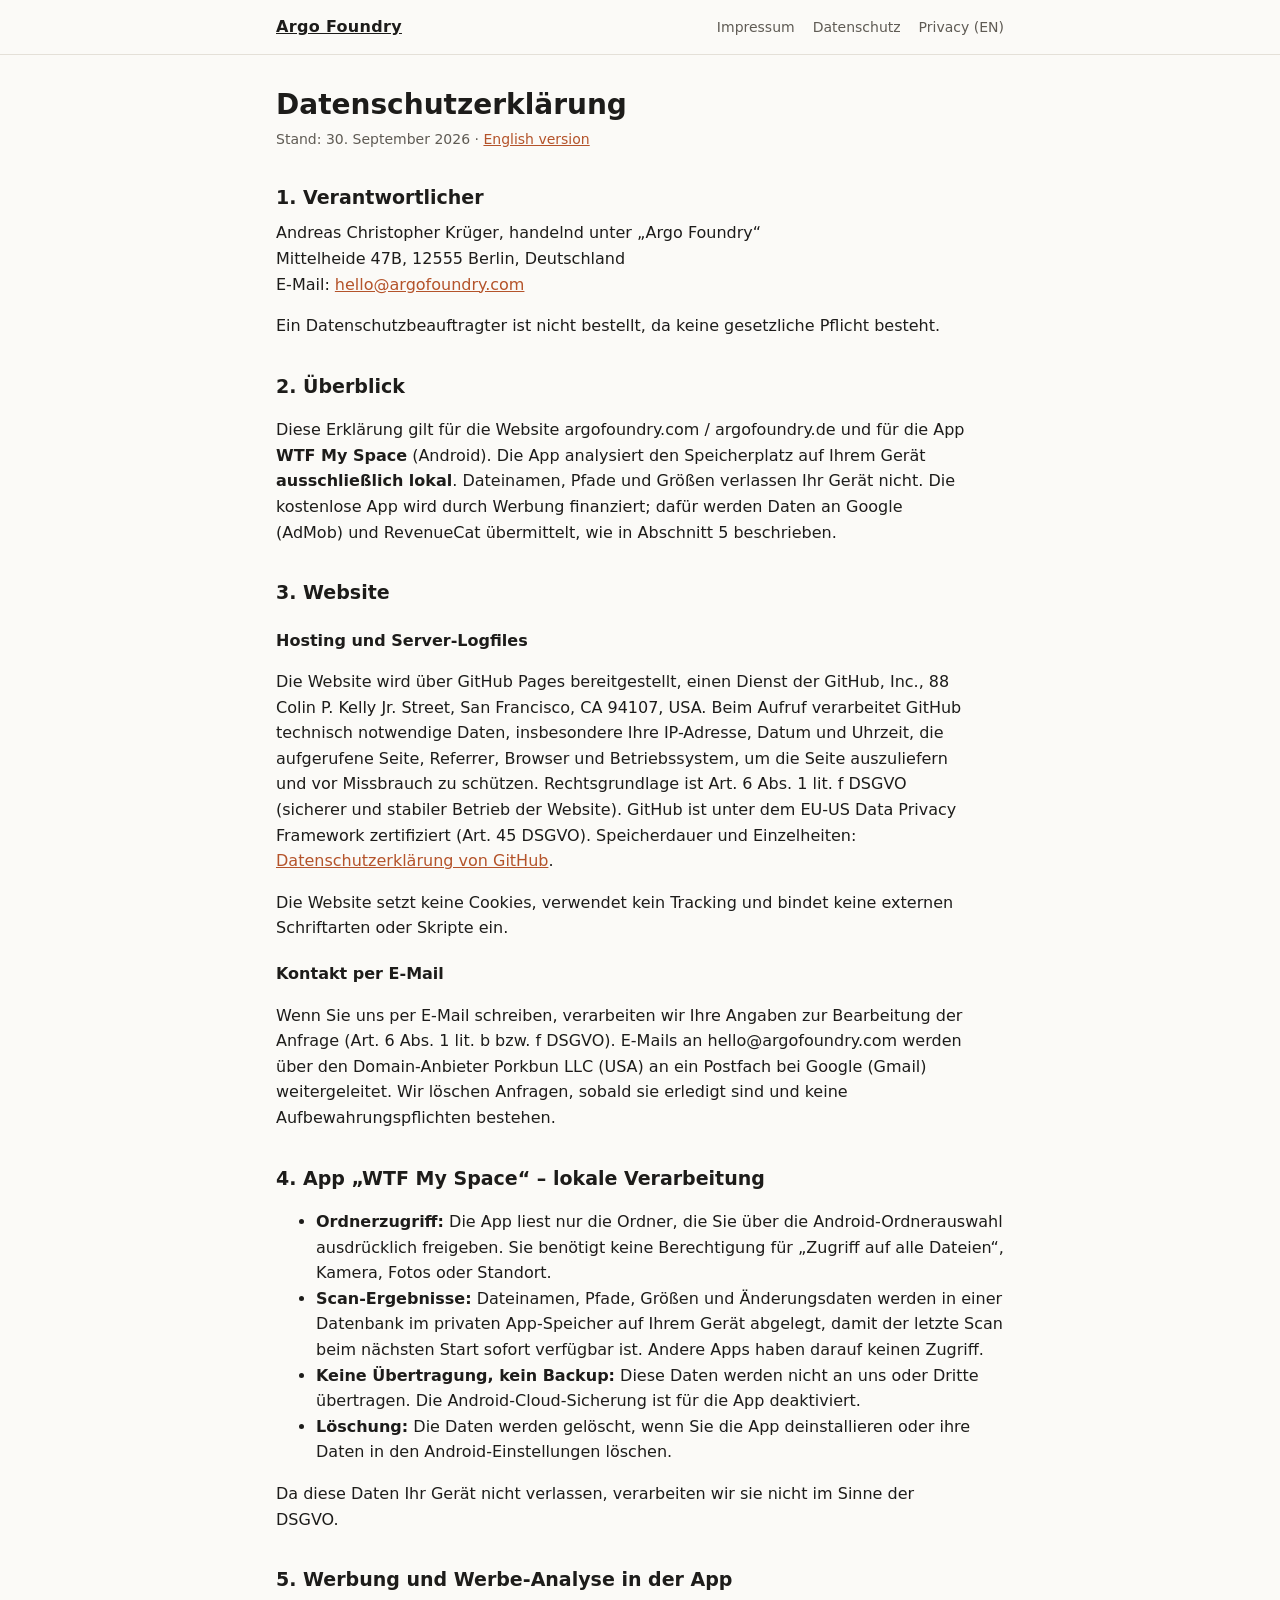
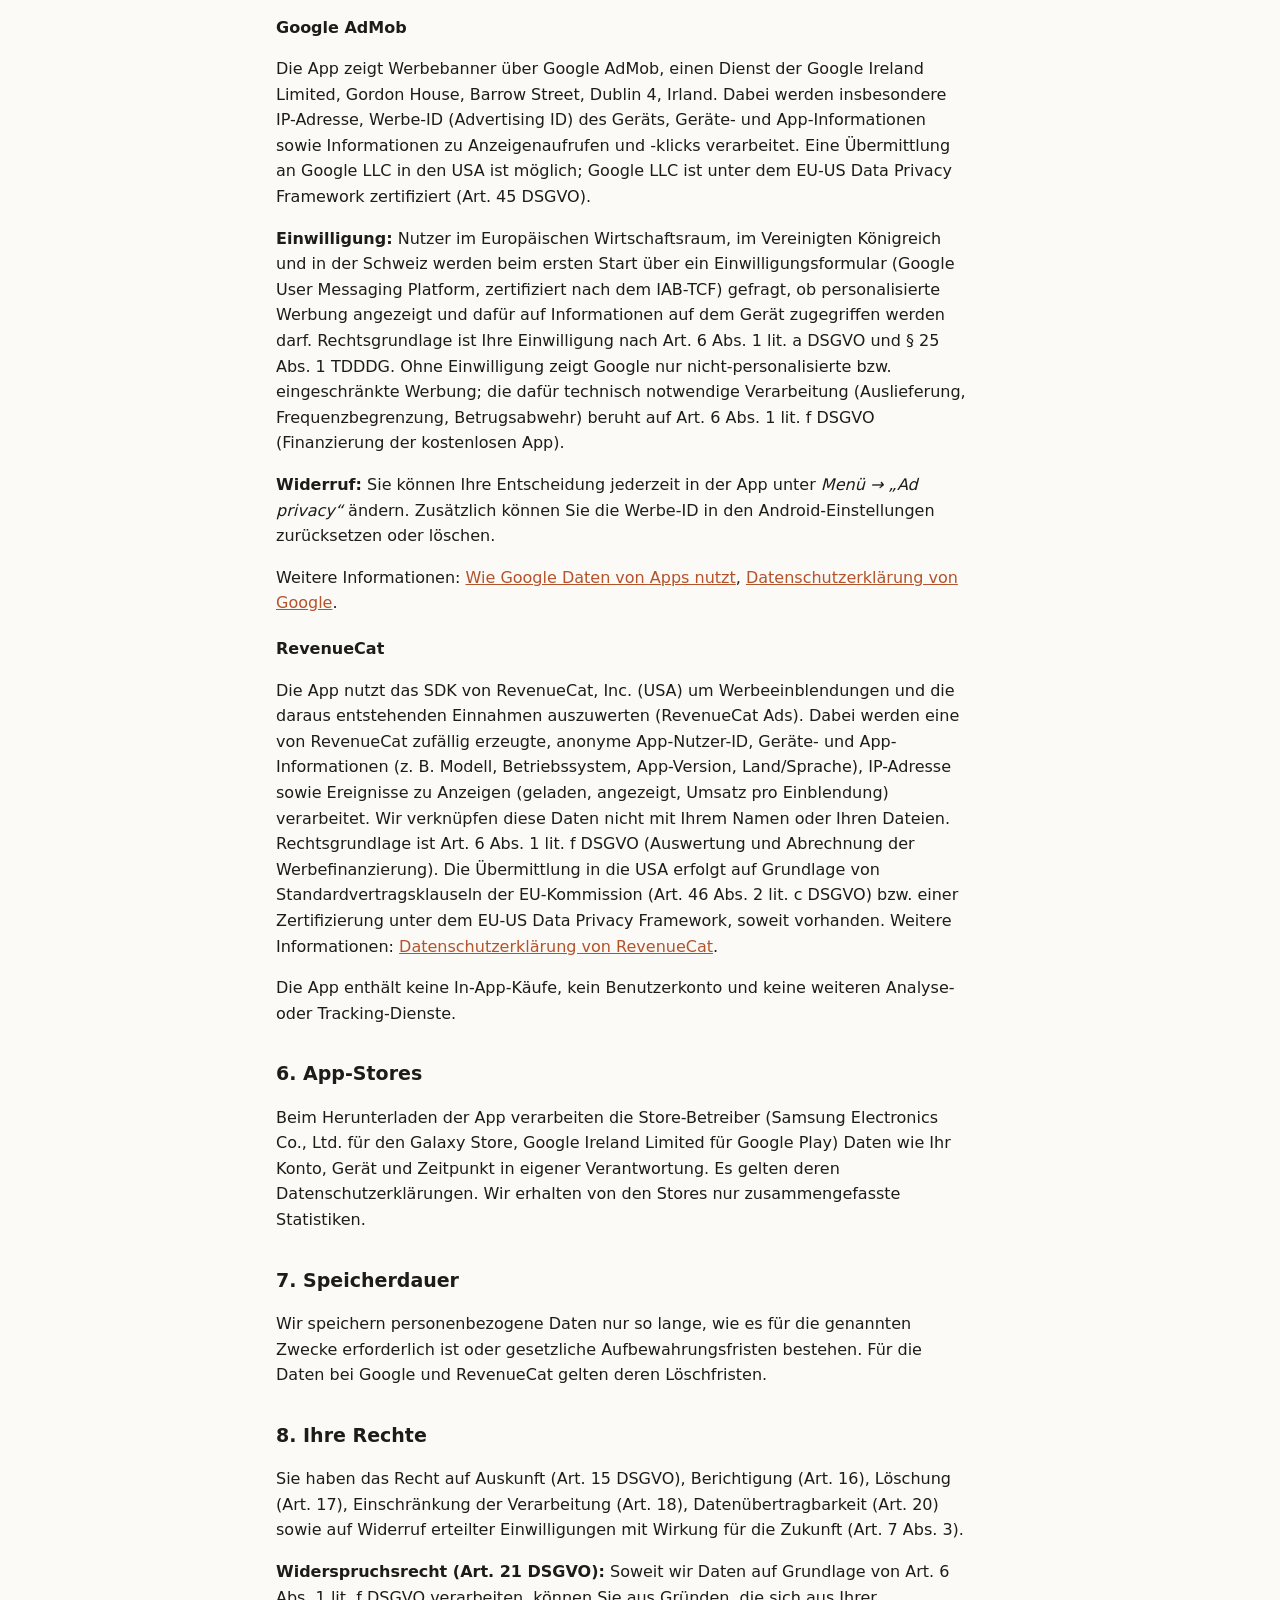
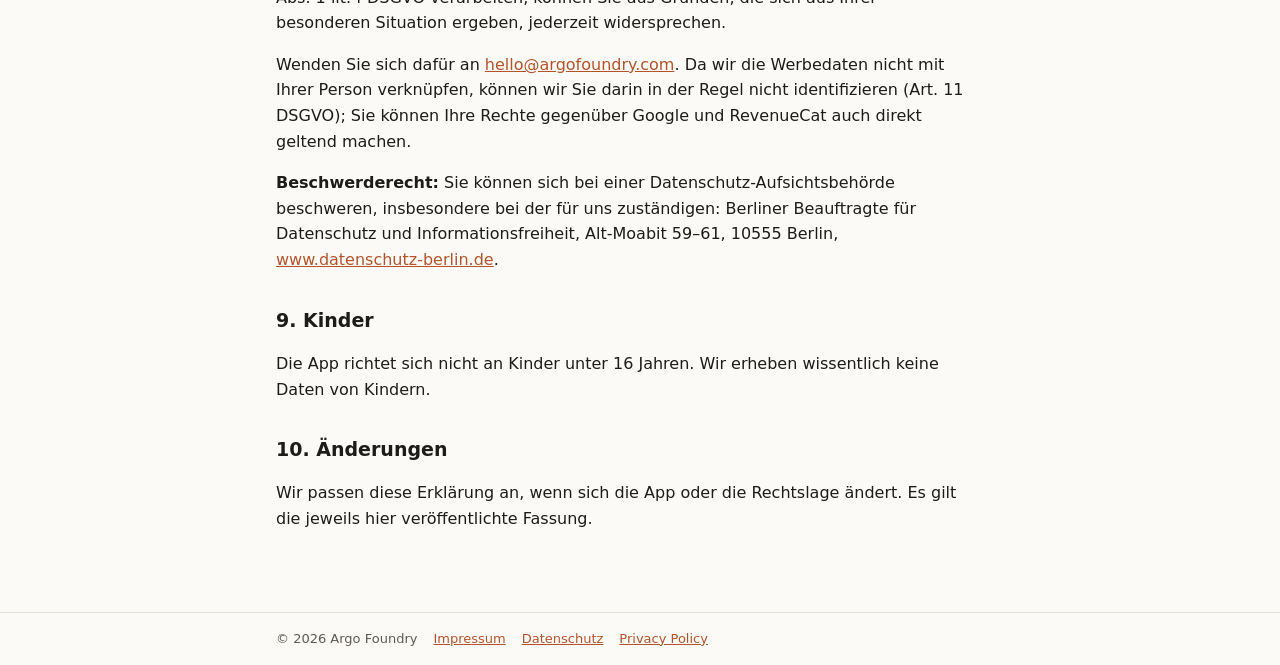
==== datenschutz.html @ 35dfd32a "Argo Foundry site: home, Impressum, Datenschutz, Privacy" ====
<!doctype html>
<html lang="de">
<head>
<meta charset="utf-8">
<meta name="viewport" content="width=device-width, initial-scale=1">
<title>Datenschutzerklärung – Argo Foundry</title>
<link rel="stylesheet" href="style.css">
</head>
<body>
<header class="site"><nav>
  <a class="brand" href="index.html">Argo Foundry</a>
  <a href="impressum.html">Impressum</a>
  <a href="datenschutz.html">Datenschutz</a>
  <a href="privacy.html">Privacy (EN)</a>
</nav></header>
<main>
<h1>Datenschutzerklärung</h1>
<p class="meta">Stand: 30. September 2026 · <a href="privacy.html">English version</a></p>

<h2>1. Verantwortlicher</h2>
<address>
Andreas Christopher Krüger, handelnd unter „Argo Foundry“<br>
Mittelheide 47B, 12555 Berlin, Deutschland<br>
E-Mail: <a href="mailto:hello@argofoundry.com">hello@argofoundry.com</a>
</address>
<p>Ein Datenschutzbeauftragter ist nicht bestellt, da keine gesetzliche Pflicht besteht.</p>

<h2>2. Überblick</h2>
<p>Diese Erklärung gilt für die Website argofoundry.com / argofoundry.de und für die App <strong>WTF My Space</strong> (Android). Die App analysiert den Speicherplatz auf Ihrem Gerät <strong>ausschließlich lokal</strong>. Dateinamen, Pfade und Größen verlassen Ihr Gerät nicht. Die kostenlose App wird durch Werbung finanziert; dafür werden Daten an Google (AdMob) und RevenueCat übermittelt, wie in Abschnitt 5 beschrieben.</p>

<h2>3. Website</h2>
<h3>Hosting und Server-Logfiles</h3>
<p>Die Website wird über GitHub Pages bereitgestellt, einen Dienst der GitHub, Inc., 88 Colin P. Kelly Jr. Street, San Francisco, CA 94107, USA. Beim Aufruf verarbeitet GitHub technisch notwendige Daten, insbesondere Ihre IP-Adresse, Datum und Uhrzeit, die aufgerufene Seite, Referrer, Browser und Betriebssystem, um die Seite auszuliefern und vor Missbrauch zu schützen. Rechtsgrundlage ist Art. 6 Abs. 1 lit. f DSGVO (sicherer und stabiler Betrieb der Website). GitHub ist unter dem EU-US Data Privacy Framework zertifiziert (Art. 45 DSGVO). Speicherdauer und Einzelheiten: <a href="https://docs.github.com/de/site-policy/privacy-policies/github-general-privacy-statement">Datenschutzerklärung von GitHub</a>.</p>
<p>Die Website setzt keine Cookies, verwendet kein Tracking und bindet keine externen Schriftarten oder Skripte ein.</p>
<h3>Kontakt per E-Mail</h3>
<p>Wenn Sie uns per E-Mail schreiben, verarbeiten wir Ihre Angaben zur Bearbeitung der Anfrage (Art. 6 Abs. 1 lit. b bzw. f DSGVO). E-Mails an hello@argofoundry.com werden über den Domain-Anbieter Porkbun LLC (USA) an ein Postfach bei Google (Gmail) weitergeleitet. Wir löschen Anfragen, sobald sie erledigt sind und keine Aufbewahrungspflichten bestehen.</p>

<h2>4. App „WTF My Space“ – lokale Verarbeitung</h2>
<ul>
  <li><strong>Ordnerzugriff:</strong> Die App liest nur die Ordner, die Sie über die Android-Ordnerauswahl ausdrücklich freigeben. Sie benötigt keine Berechtigung für „Zugriff auf alle Dateien“, Kamera, Fotos oder Standort.</li>
  <li><strong>Scan-Ergebnisse:</strong> Dateinamen, Pfade, Größen und Änderungsdaten werden in einer Datenbank im privaten App-Speicher auf Ihrem Gerät abgelegt, damit der letzte Scan beim nächsten Start sofort verfügbar ist. Andere Apps haben darauf keinen Zugriff.</li>
  <li><strong>Keine Übertragung, kein Backup:</strong> Diese Daten werden nicht an uns oder Dritte übertragen. Die Android-Cloud-Sicherung ist für die App deaktiviert.</li>
  <li><strong>Löschung:</strong> Die Daten werden gelöscht, wenn Sie die App deinstallieren oder ihre Daten in den Android-Einstellungen löschen.</li>
</ul>
<p>Da diese Daten Ihr Gerät nicht verlassen, verarbeiten wir sie nicht im Sinne der DSGVO.</p>

<h2>5. Werbung und Werbe-Analyse in der App</h2>
<h3>Google AdMob</h3>
<p>Die App zeigt Werbebanner über Google AdMob, einen Dienst der Google Ireland Limited, Gordon House, Barrow Street, Dublin 4, Irland. Dabei werden insbesondere IP-Adresse, Werbe-ID (Advertising ID) des Geräts, Geräte- und App-Informationen sowie Informationen zu Anzeigenaufrufen und -klicks verarbeitet. Eine Übermittlung an Google LLC in den USA ist möglich; Google LLC ist unter dem EU-US Data Privacy Framework zertifiziert (Art. 45 DSGVO).</p>
<p><strong>Einwilligung:</strong> Nutzer im Europäischen Wirtschaftsraum, im Vereinigten Königreich und in der Schweiz werden beim ersten Start über ein Einwilligungsformular (Google User Messaging Platform, zertifiziert nach dem IAB-TCF) gefragt, ob personalisierte Werbung angezeigt und dafür auf Informationen auf dem Gerät zugegriffen werden darf. Rechtsgrundlage ist Ihre Einwilligung nach Art. 6 Abs. 1 lit. a DSGVO und § 25 Abs. 1 TDDDG. Ohne Einwilligung zeigt Google nur nicht-personalisierte bzw. eingeschränkte Werbung; die dafür technisch notwendige Verarbeitung (Auslieferung, Frequenzbegrenzung, Betrugsabwehr) beruht auf Art. 6 Abs. 1 lit. f DSGVO (Finanzierung der kostenlosen App).</p>
<p><strong>Widerruf:</strong> Sie können Ihre Entscheidung jederzeit in der App unter <em>Menü → „Ad privacy“</em> ändern. Zusätzlich können Sie die Werbe-ID in den Android-Einstellungen zurücksetzen oder löschen.</p>
<p>Weitere Informationen: <a href="https://policies.google.com/technologies/partner-sites">Wie Google Daten von Apps nutzt</a>, <a href="https://policies.google.com/privacy">Datenschutzerklärung von Google</a>.</p>

<h3>RevenueCat</h3>
<p>Die App nutzt das SDK von RevenueCat, Inc. (USA) um Werbeeinblendungen und die daraus entstehenden Einnahmen auszuwerten (RevenueCat Ads). Dabei werden eine von RevenueCat zufällig erzeugte, anonyme App-Nutzer-ID, Geräte- und App-Informationen (z. B. Modell, Betriebssystem, App-Version, Land/Sprache), IP-Adresse sowie Ereignisse zu Anzeigen (geladen, angezeigt, Umsatz pro Einblendung) verarbeitet. Wir verknüpfen diese Daten nicht mit Ihrem Namen oder Ihren Dateien. Rechtsgrundlage ist Art. 6 Abs. 1 lit. f DSGVO (Auswertung und Abrechnung der Werbefinanzierung). Die Übermittlung in die USA erfolgt auf Grundlage von Standardvertragsklauseln der EU-Kommission (Art. 46 Abs. 2 lit. c DSGVO) bzw. einer Zertifizierung unter dem EU-US Data Privacy Framework, soweit vorhanden. Weitere Informationen: <a href="https://www.revenuecat.com/privacy">Datenschutzerklärung von RevenueCat</a>.</p>
<p>Die App enthält keine In-App-Käufe, kein Benutzerkonto und keine weiteren Analyse- oder Tracking-Dienste.</p>

<h2>6. App-Stores</h2>
<p>Beim Herunterladen der App verarbeiten die Store-Betreiber (Samsung Electronics Co., Ltd. für den Galaxy Store, Google Ireland Limited für Google Play) Daten wie Ihr Konto, Gerät und Zeitpunkt in eigener Verantwortung. Es gelten deren Datenschutzerklärungen. Wir erhalten von den Stores nur zusammengefasste Statistiken.</p>

<h2>7. Speicherdauer</h2>
<p>Wir speichern personenbezogene Daten nur so lange, wie es für die genannten Zwecke erforderlich ist oder gesetzliche Aufbewahrungsfristen bestehen. Für die Daten bei Google und RevenueCat gelten deren Löschfristen.</p>

<h2>8. Ihre Rechte</h2>
<p>Sie haben das Recht auf Auskunft (Art. 15 DSGVO), Berichtigung (Art. 16), Löschung (Art. 17), Einschränkung der Verarbeitung (Art. 18), Datenübertragbarkeit (Art. 20) sowie auf Widerruf erteilter Einwilligungen mit Wirkung für die Zukunft (Art. 7 Abs. 3).</p>
<p><strong>Widerspruchsrecht (Art. 21 DSGVO):</strong> Soweit wir Daten auf Grundlage von Art. 6 Abs. 1 lit. f DSGVO verarbeiten, können Sie aus Gründen, die sich aus Ihrer besonderen Situation ergeben, jederzeit widersprechen.</p>
<p>Wenden Sie sich dafür an <a href="mailto:hello@argofoundry.com">hello@argofoundry.com</a>. Da wir die Werbedaten nicht mit Ihrer Person verknüpfen, können wir Sie darin in der Regel nicht identifizieren (Art. 11 DSGVO); Sie können Ihre Rechte gegenüber Google und RevenueCat auch direkt geltend machen.</p>
<p><strong>Beschwerderecht:</strong> Sie können sich bei einer Datenschutz-Aufsichtsbehörde beschweren, insbesondere bei der für uns zuständigen: Berliner Beauftragte für Datenschutz und Informationsfreiheit, Alt-Moabit 59–61, 10555 Berlin, <a href="https://www.datenschutz-berlin.de">www.datenschutz-berlin.de</a>.</p>

<h2>9. Kinder</h2>
<p>Die App richtet sich nicht an Kinder unter 16 Jahren. Wir erheben wissentlich keine Daten von Kindern.</p>

<h2>10. Änderungen</h2>
<p>Wir passen diese Erklärung an, wenn sich die App oder die Rechtslage ändert. Es gilt die jeweils hier veröffentlichte Fassung.</p>
</main>
<footer class="site"><div>
  <span>© 2026 Argo Foundry</span>
  <a href="impressum.html">Impressum</a>
  <a href="datenschutz.html">Datenschutz</a>
  <a href="privacy.html">Privacy Policy</a>
</div></footer>
</body>
</html>
---- style.css ----
:root {
  --bg: #fbfaf7;
  --fg: #1d1c1a;
  --muted: #5f5b54;
  --line: #e4e0d8;
  --accent: #b4532a;
  color-scheme: light dark;
}
@media (prefers-color-scheme: dark) {
  :root {
    --bg: #151412;
    --fg: #ece9e3;
    --muted: #a39e95;
    --line: #2d2b27;
    --accent: #e8875c;
  }
}
* { box-sizing: border-box; }
html { -webkit-text-size-adjust: 100%; }
body {
  margin: 0;
  background: var(--bg);
  color: var(--fg);
  font: 16px/1.6 system-ui, -apple-system, "Segoe UI", Roboto, sans-serif;
}
main { max-width: 760px; margin: 0 auto; padding: 32px 16px 64px; }
header.site { border-bottom: 1px solid var(--line); }
header.site nav {
  max-width: 760px; margin: 0 auto; padding: 14px 16px;
  display: flex; gap: 18px; flex-wrap: wrap; align-items: baseline;
}
header.site .brand { font-weight: 700; letter-spacing: .02em; margin-right: auto; color: var(--fg); }
a { color: var(--accent); }
header.site a:not(.brand) { color: var(--muted); text-decoration: none; font-size: 14px; }
header.site a:hover { text-decoration: underline; }
h1 { font-size: 28px; line-height: 1.25; margin: 0 0 6px; }
h2 { font-size: 19px; margin: 32px 0 8px; }
h3 { font-size: 16px; margin: 20px 0 6px; }
p, li { max-width: 68ch; }
.meta { color: var(--muted); font-size: 14px; margin: 0 0 24px; }
address { font-style: normal; }
table { border-collapse: collapse; width: 100%; font-size: 14px; margin: 8px 0 16px; }
th, td { text-align: left; vertical-align: top; padding: 8px 10px; border-bottom: 1px solid var(--line); }
th { color: var(--muted); font-weight: 600; }
.table-wrap { overflow-x: auto; }
footer.site { border-top: 1px solid var(--line); color: var(--muted); font-size: 13px; }
footer.site div { max-width: 760px; margin: 0 auto; padding: 16px; display: flex; gap: 16px; flex-wrap: wrap; }
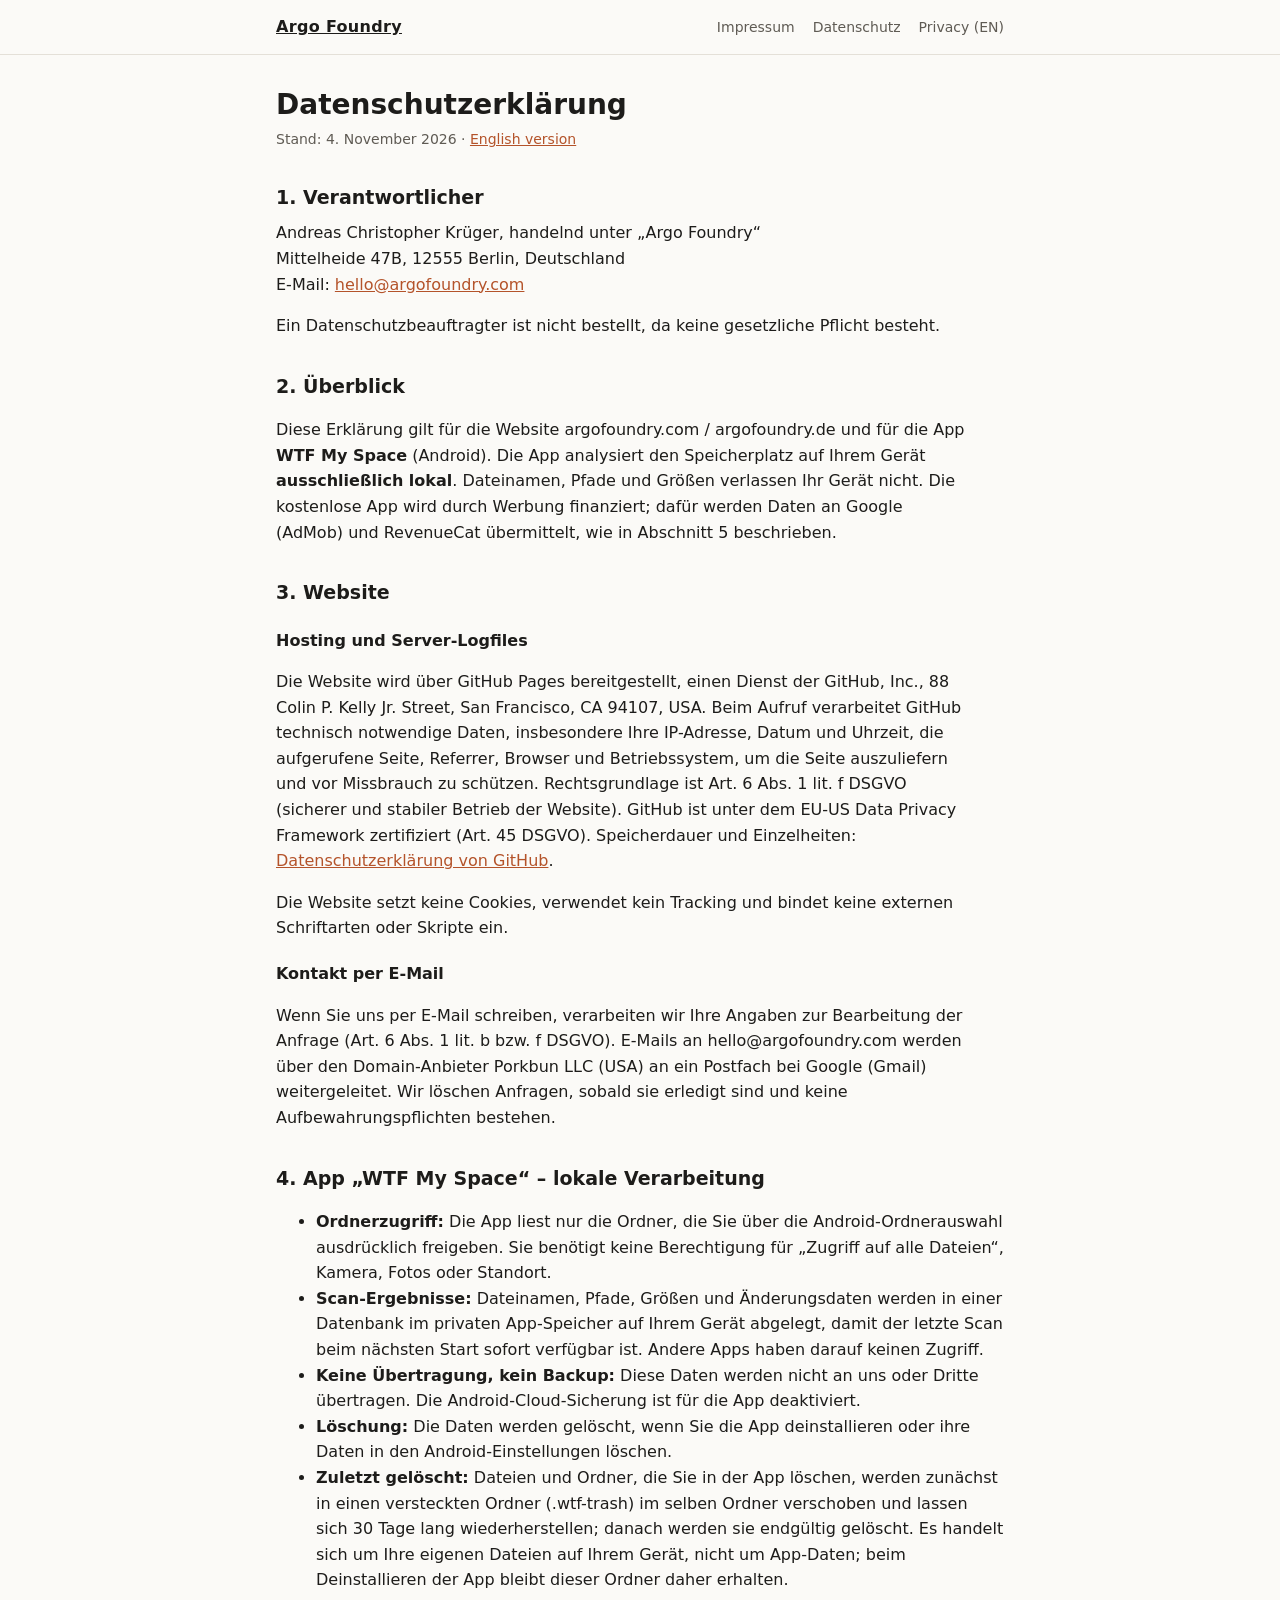
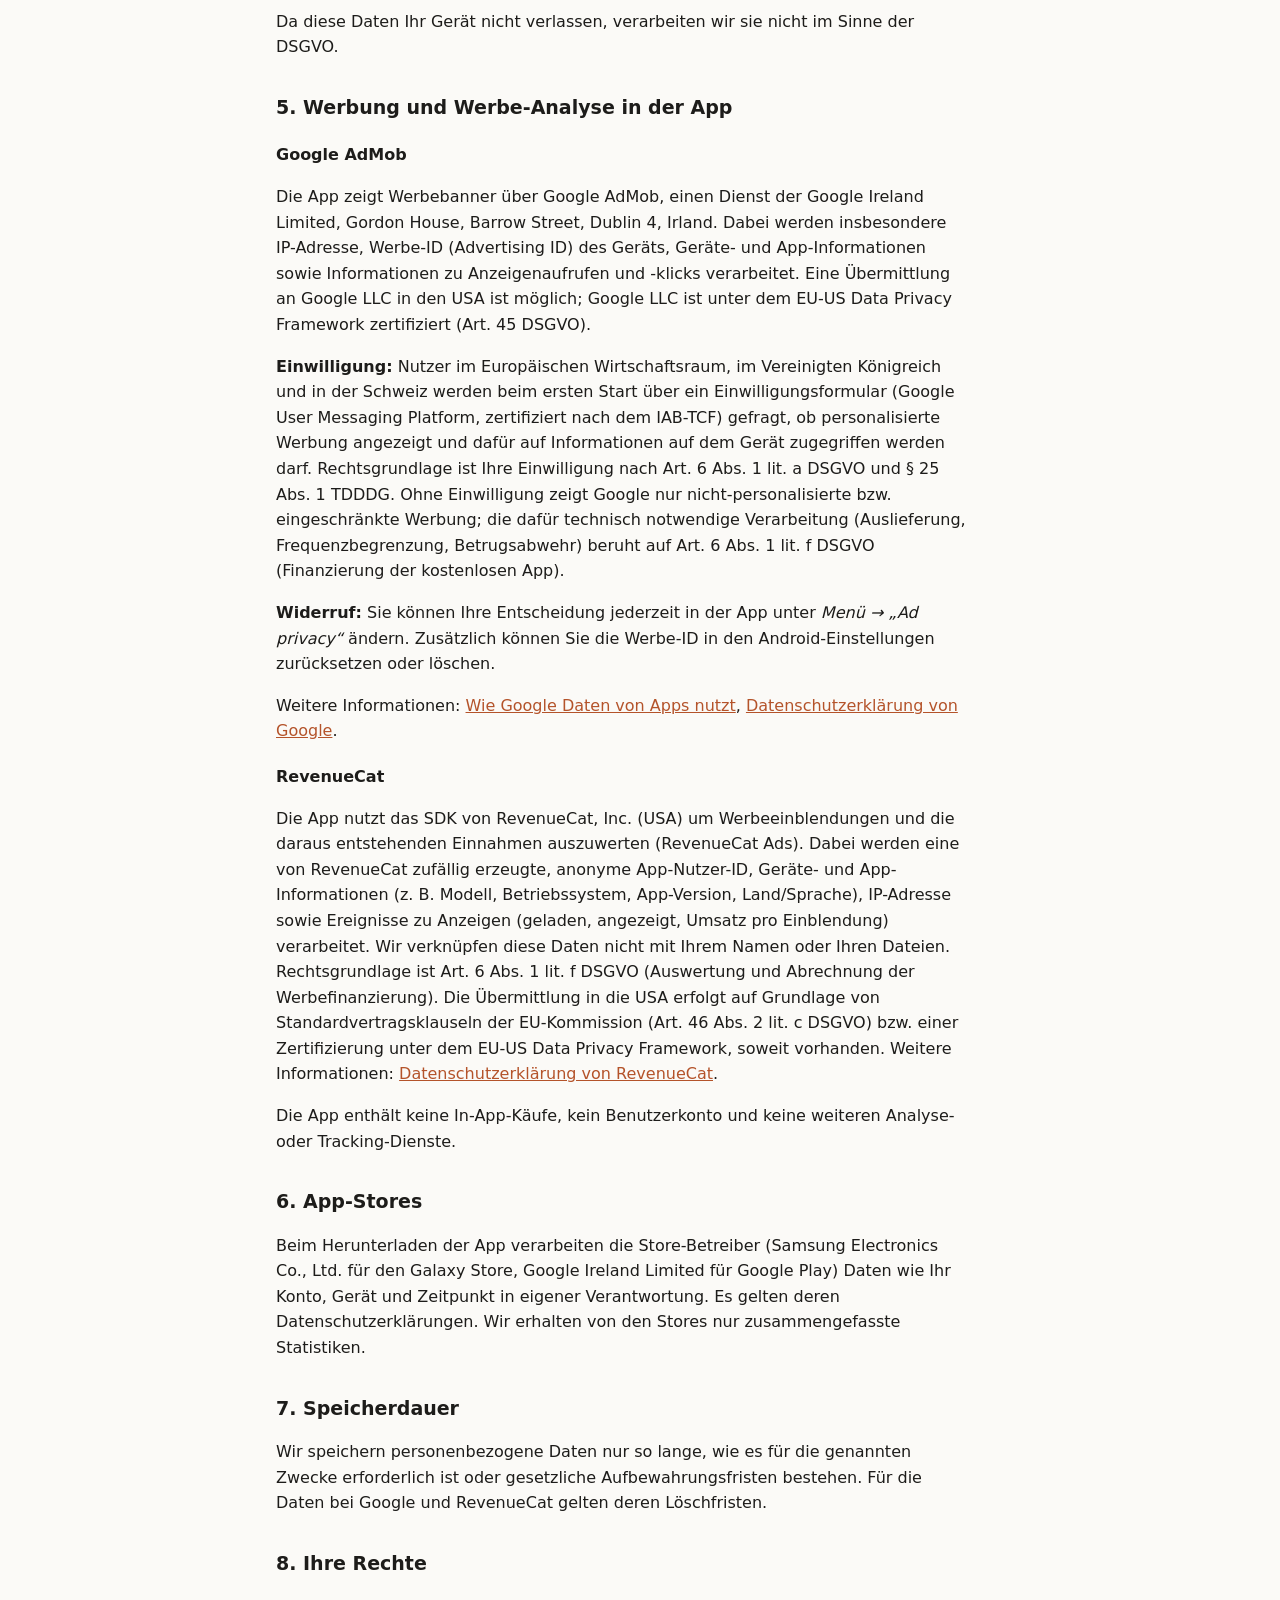
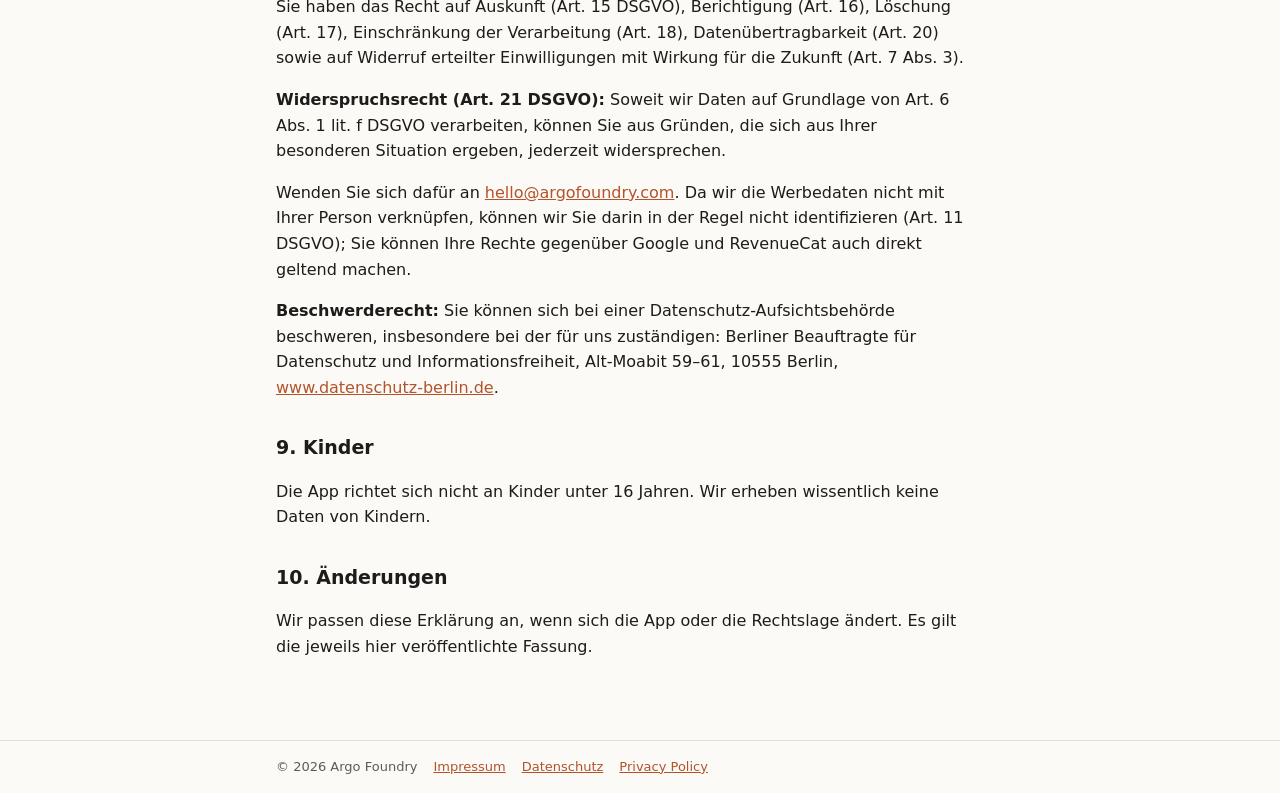
==== commit 5184037b: "Privacy: app trash (Recently deleted, .wtf-trash, 30 days, stays after uninstall) Additive: one new " ====
--- a/datenschutz.html
+++ b/datenschutz.html
@@ -15,7 +15,7 @@
 </nav></header>
 <main>
 <h1>Datenschutzerklärung</h1>
-<p class="meta">Stand: 30. September 2026 · <a href="privacy.html">English version</a></p>
+<p class="meta">Stand: 4. November 2026 · <a href="privacy.html">English version</a></p>
 
 <h2>1. Verantwortlicher</h2>
 <address>
@@ -41,6 +41,7 @@
   <li><strong>Scan-Ergebnisse:</strong> Dateinamen, Pfade, Größen und Änderungsdaten werden in einer Datenbank im privaten App-Speicher auf Ihrem Gerät abgelegt, damit der letzte Scan beim nächsten Start sofort verfügbar ist. Andere Apps haben darauf keinen Zugriff.</li>
   <li><strong>Keine Übertragung, kein Backup:</strong> Diese Daten werden nicht an uns oder Dritte übertragen. Die Android-Cloud-Sicherung ist für die App deaktiviert.</li>
   <li><strong>Löschung:</strong> Die Daten werden gelöscht, wenn Sie die App deinstallieren oder ihre Daten in den Android-Einstellungen löschen.</li>
+  <li><strong>Zuletzt gelöscht:</strong> Dateien und Ordner, die Sie in der App löschen, werden zunächst in einen versteckten Ordner (.wtf-trash) im selben Ordner verschoben und lassen sich 30 Tage lang wiederherstellen; danach werden sie endgültig gelöscht. Es handelt sich um Ihre eigenen Dateien auf Ihrem Gerät, nicht um App-Daten; beim Deinstallieren der App bleibt dieser Ordner daher erhalten.</li>
 </ul>
 <p>Da diese Daten Ihr Gerät nicht verlassen, verarbeiten wir sie nicht im Sinne der DSGVO.</p>
 
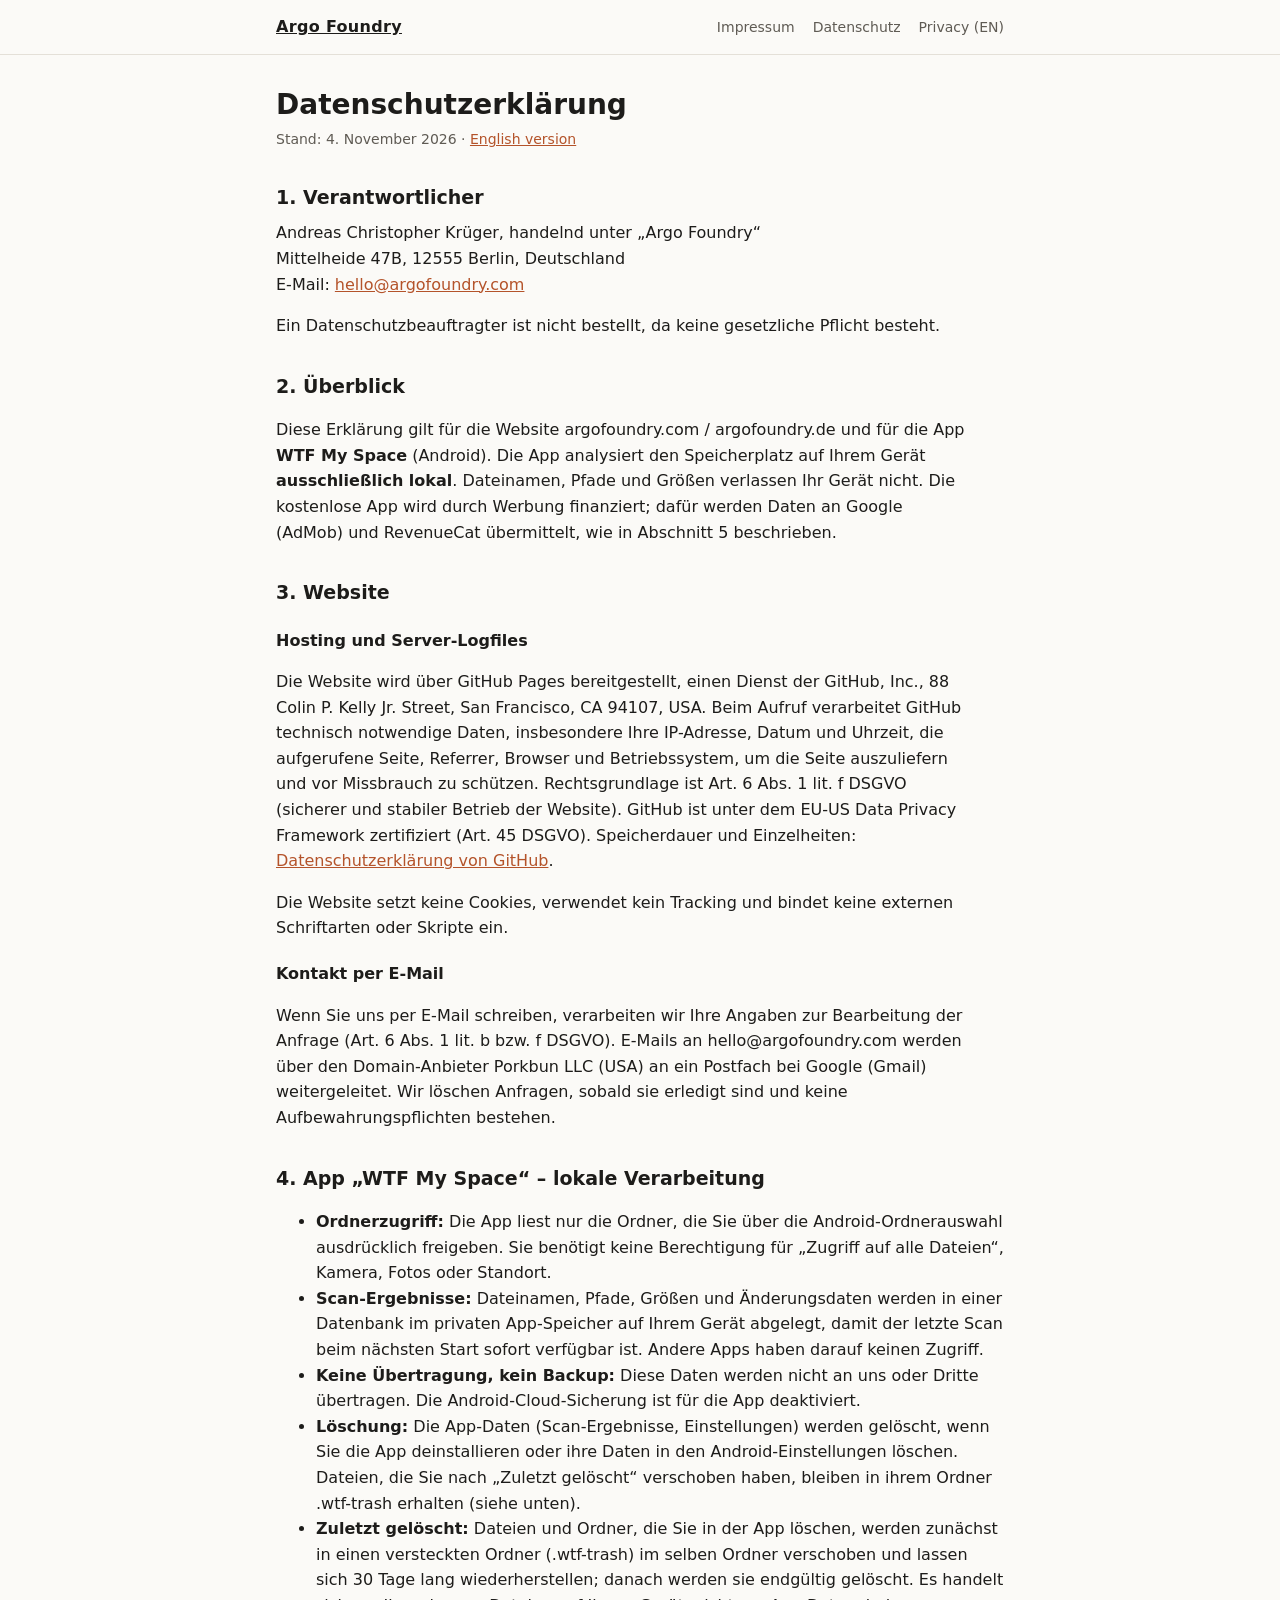
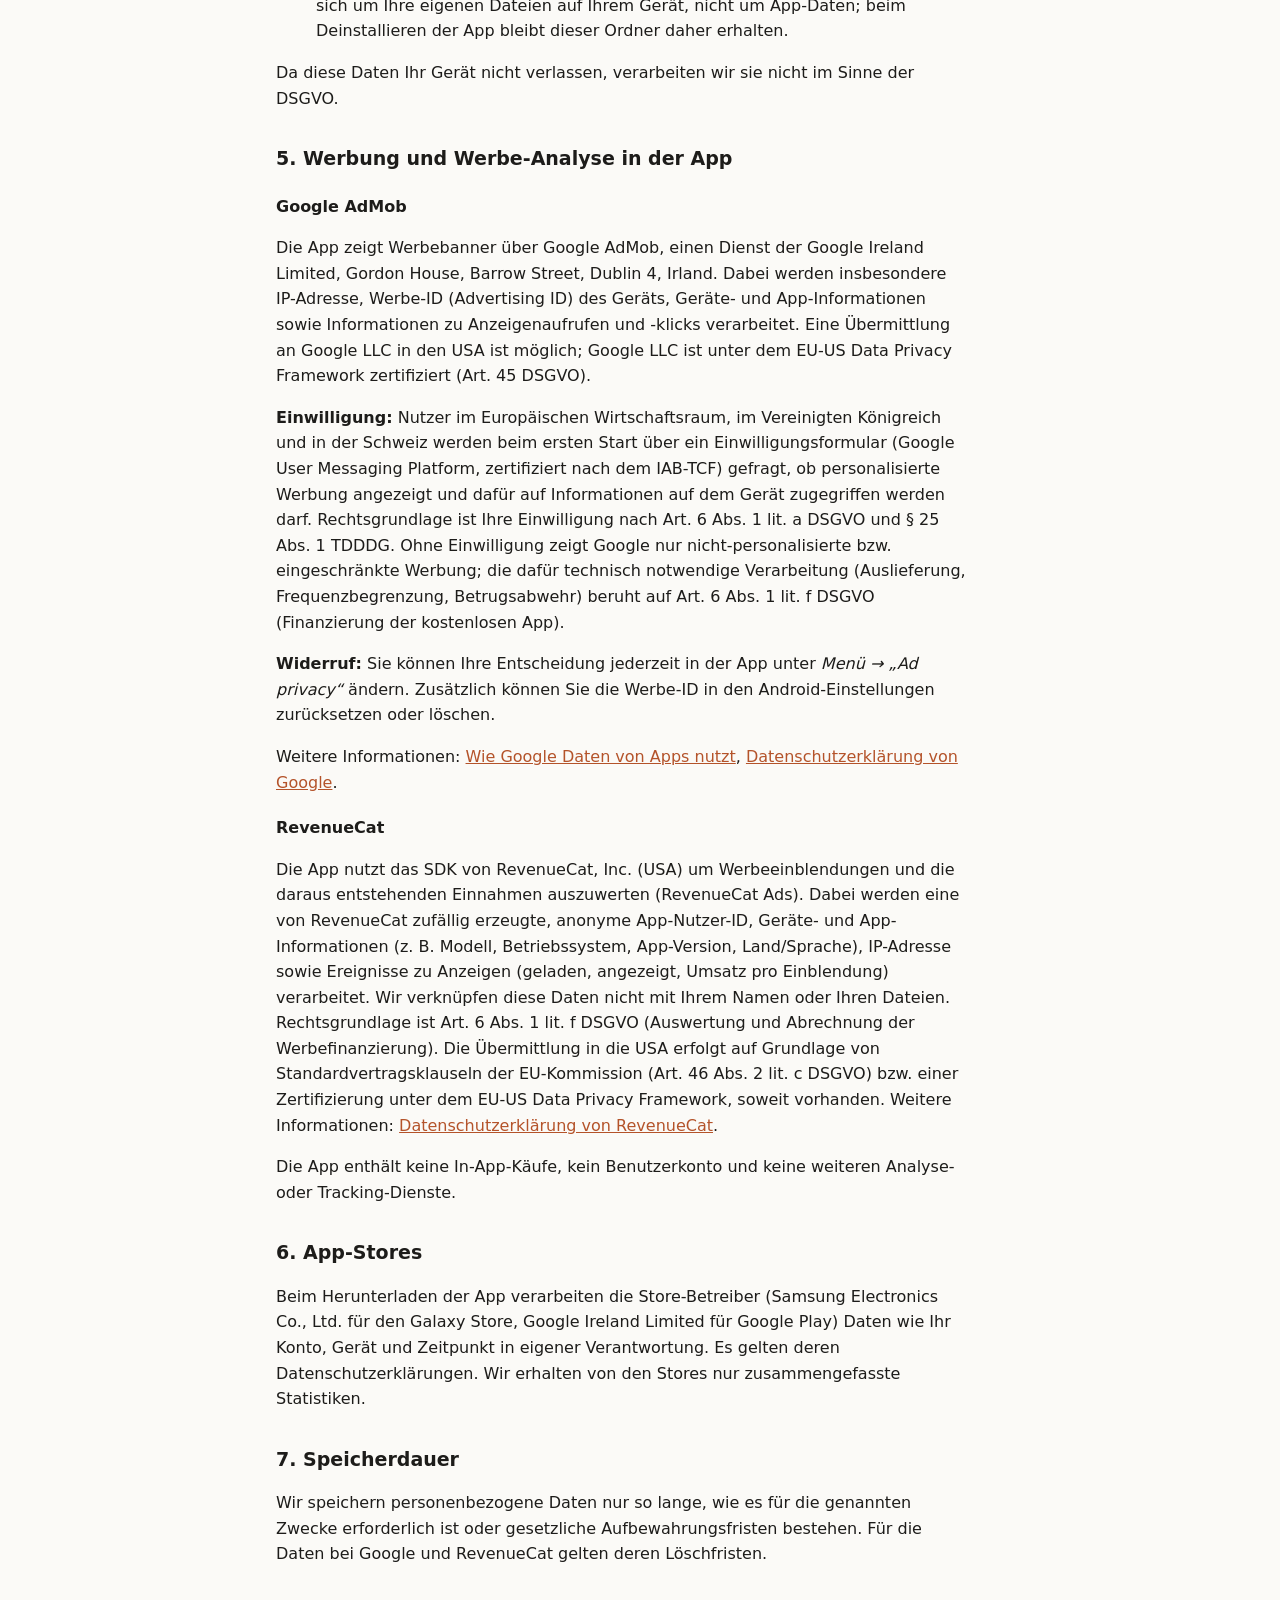
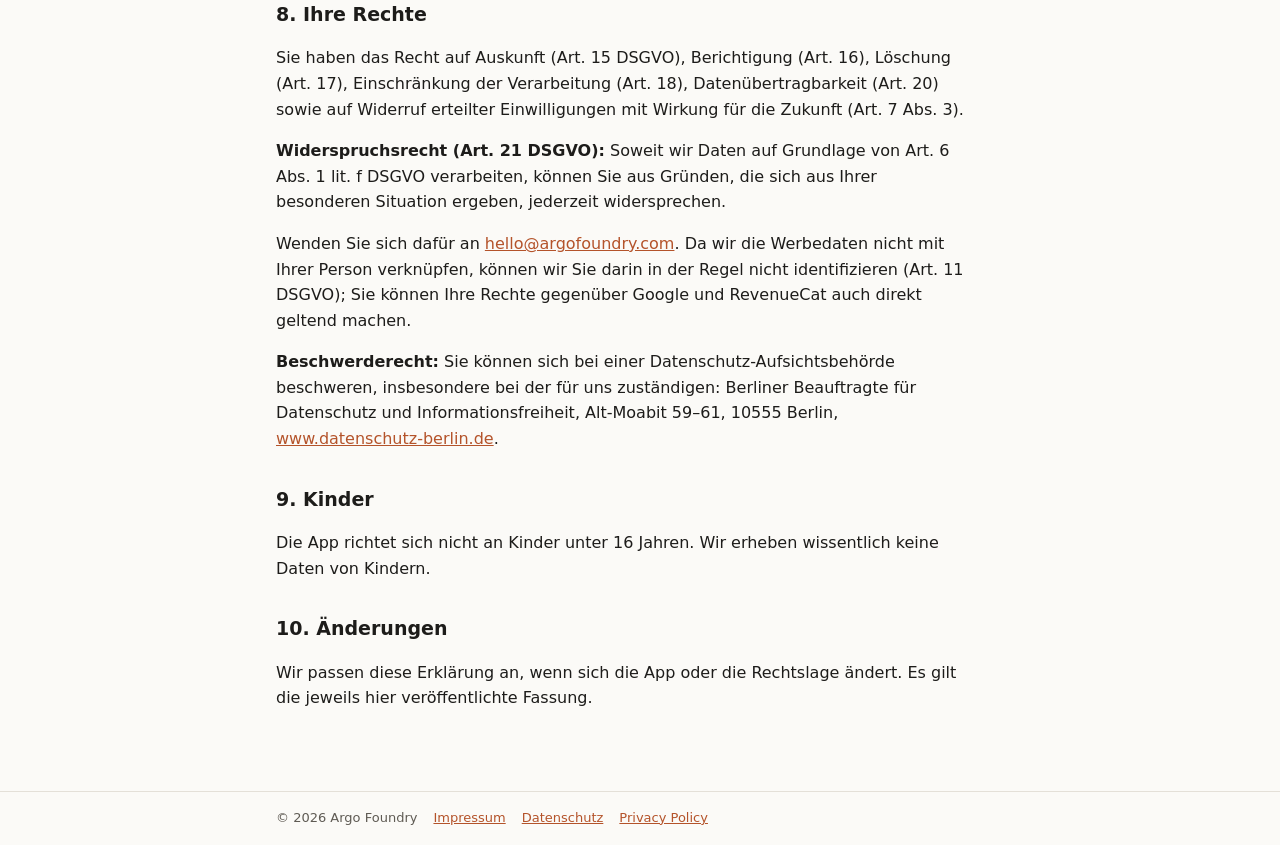
==== commit 30a88315: "Privacy: Deletion item names app data; trashed files stay in .wtf-trash Owner OK 2026-11-04 (correct" ====
--- a/datenschutz.html
+++ b/datenschutz.html
@@ -40,7 +40,7 @@
   <li><strong>Ordnerzugriff:</strong> Die App liest nur die Ordner, die Sie über die Android-Ordnerauswahl ausdrücklich freigeben. Sie benötigt keine Berechtigung für „Zugriff auf alle Dateien“, Kamera, Fotos oder Standort.</li>
   <li><strong>Scan-Ergebnisse:</strong> Dateinamen, Pfade, Größen und Änderungsdaten werden in einer Datenbank im privaten App-Speicher auf Ihrem Gerät abgelegt, damit der letzte Scan beim nächsten Start sofort verfügbar ist. Andere Apps haben darauf keinen Zugriff.</li>
   <li><strong>Keine Übertragung, kein Backup:</strong> Diese Daten werden nicht an uns oder Dritte übertragen. Die Android-Cloud-Sicherung ist für die App deaktiviert.</li>
-  <li><strong>Löschung:</strong> Die Daten werden gelöscht, wenn Sie die App deinstallieren oder ihre Daten in den Android-Einstellungen löschen.</li>
+  <li><strong>Löschung:</strong> Die App-Daten (Scan-Ergebnisse, Einstellungen) werden gelöscht, wenn Sie die App deinstallieren oder ihre Daten in den Android-Einstellungen löschen. Dateien, die Sie nach „Zuletzt gelöscht“ verschoben haben, bleiben in ihrem Ordner .wtf-trash erhalten (siehe unten).</li>
   <li><strong>Zuletzt gelöscht:</strong> Dateien und Ordner, die Sie in der App löschen, werden zunächst in einen versteckten Ordner (.wtf-trash) im selben Ordner verschoben und lassen sich 30 Tage lang wiederherstellen; danach werden sie endgültig gelöscht. Es handelt sich um Ihre eigenen Dateien auf Ihrem Gerät, nicht um App-Daten; beim Deinstallieren der App bleibt dieser Ordner daher erhalten.</li>
 </ul>
 <p>Da diese Daten Ihr Gerät nicht verlassen, verarbeiten wir sie nicht im Sinne der DSGVO.</p>
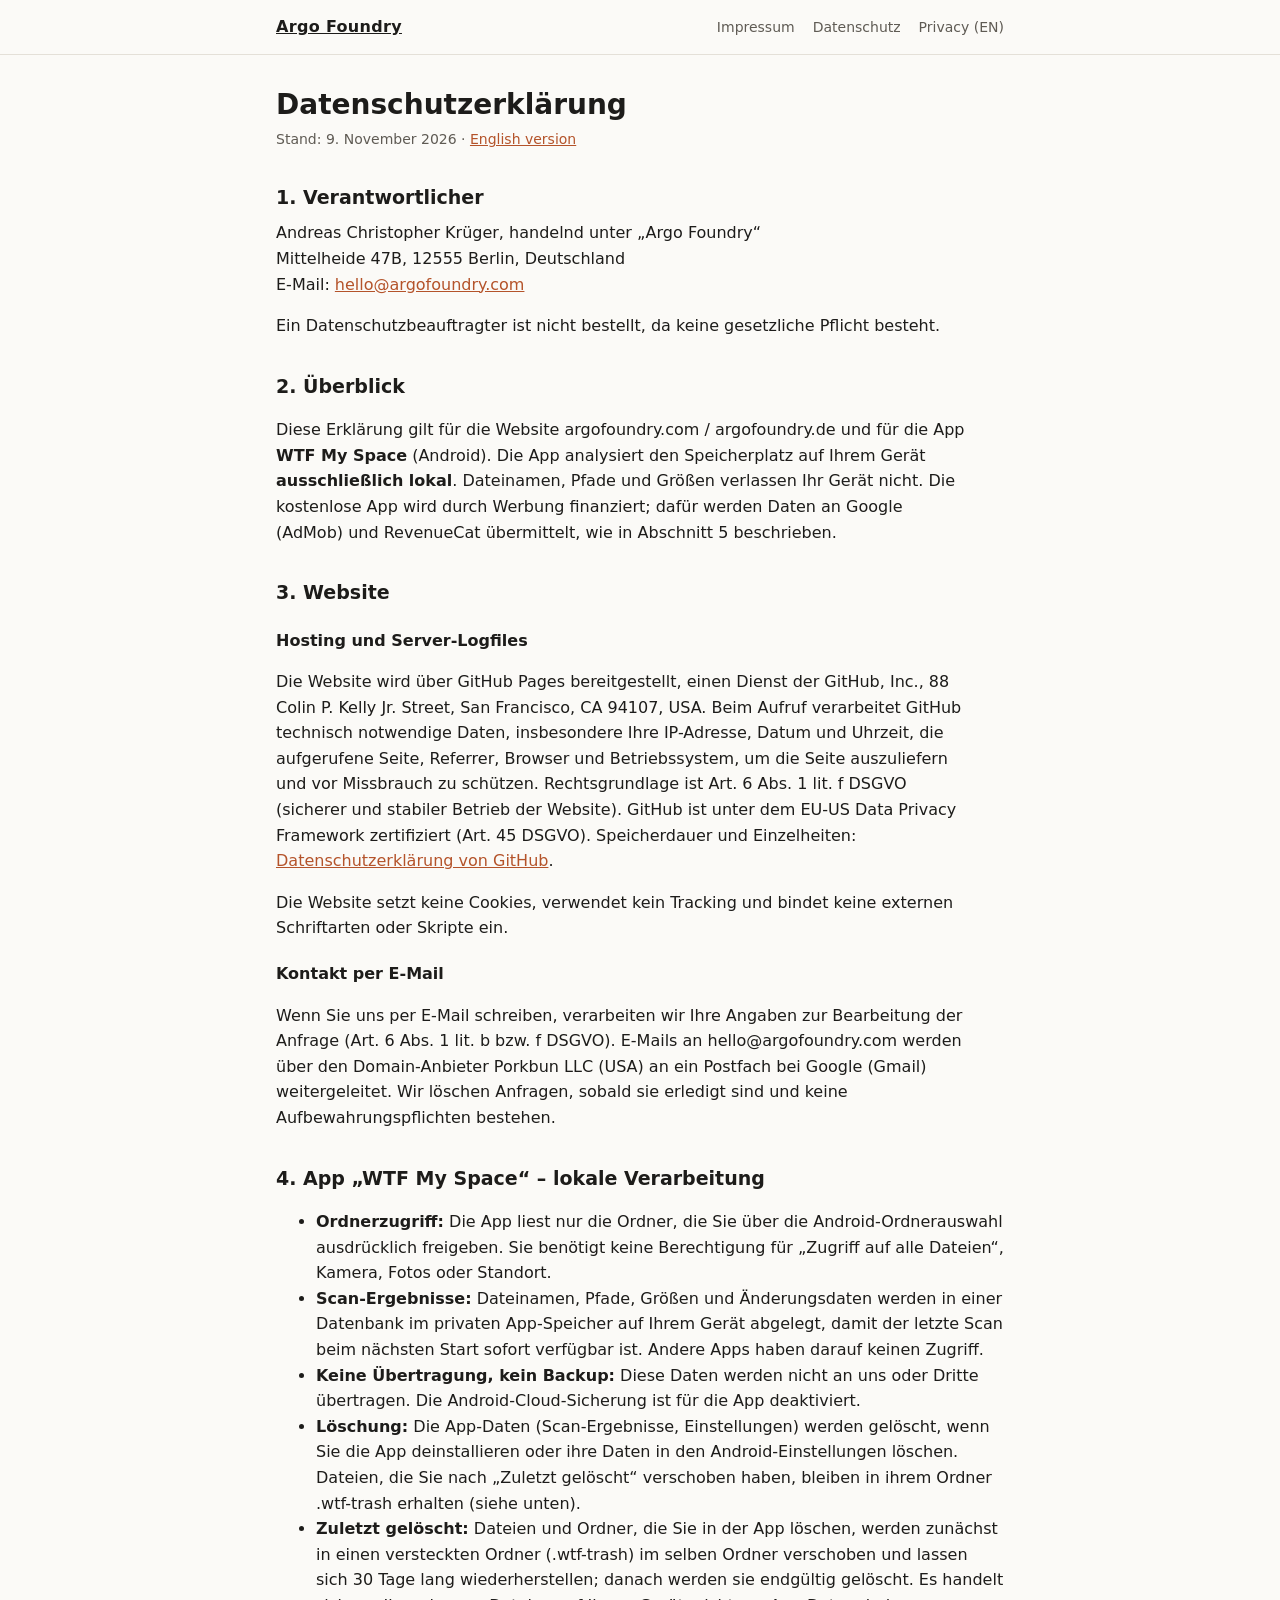
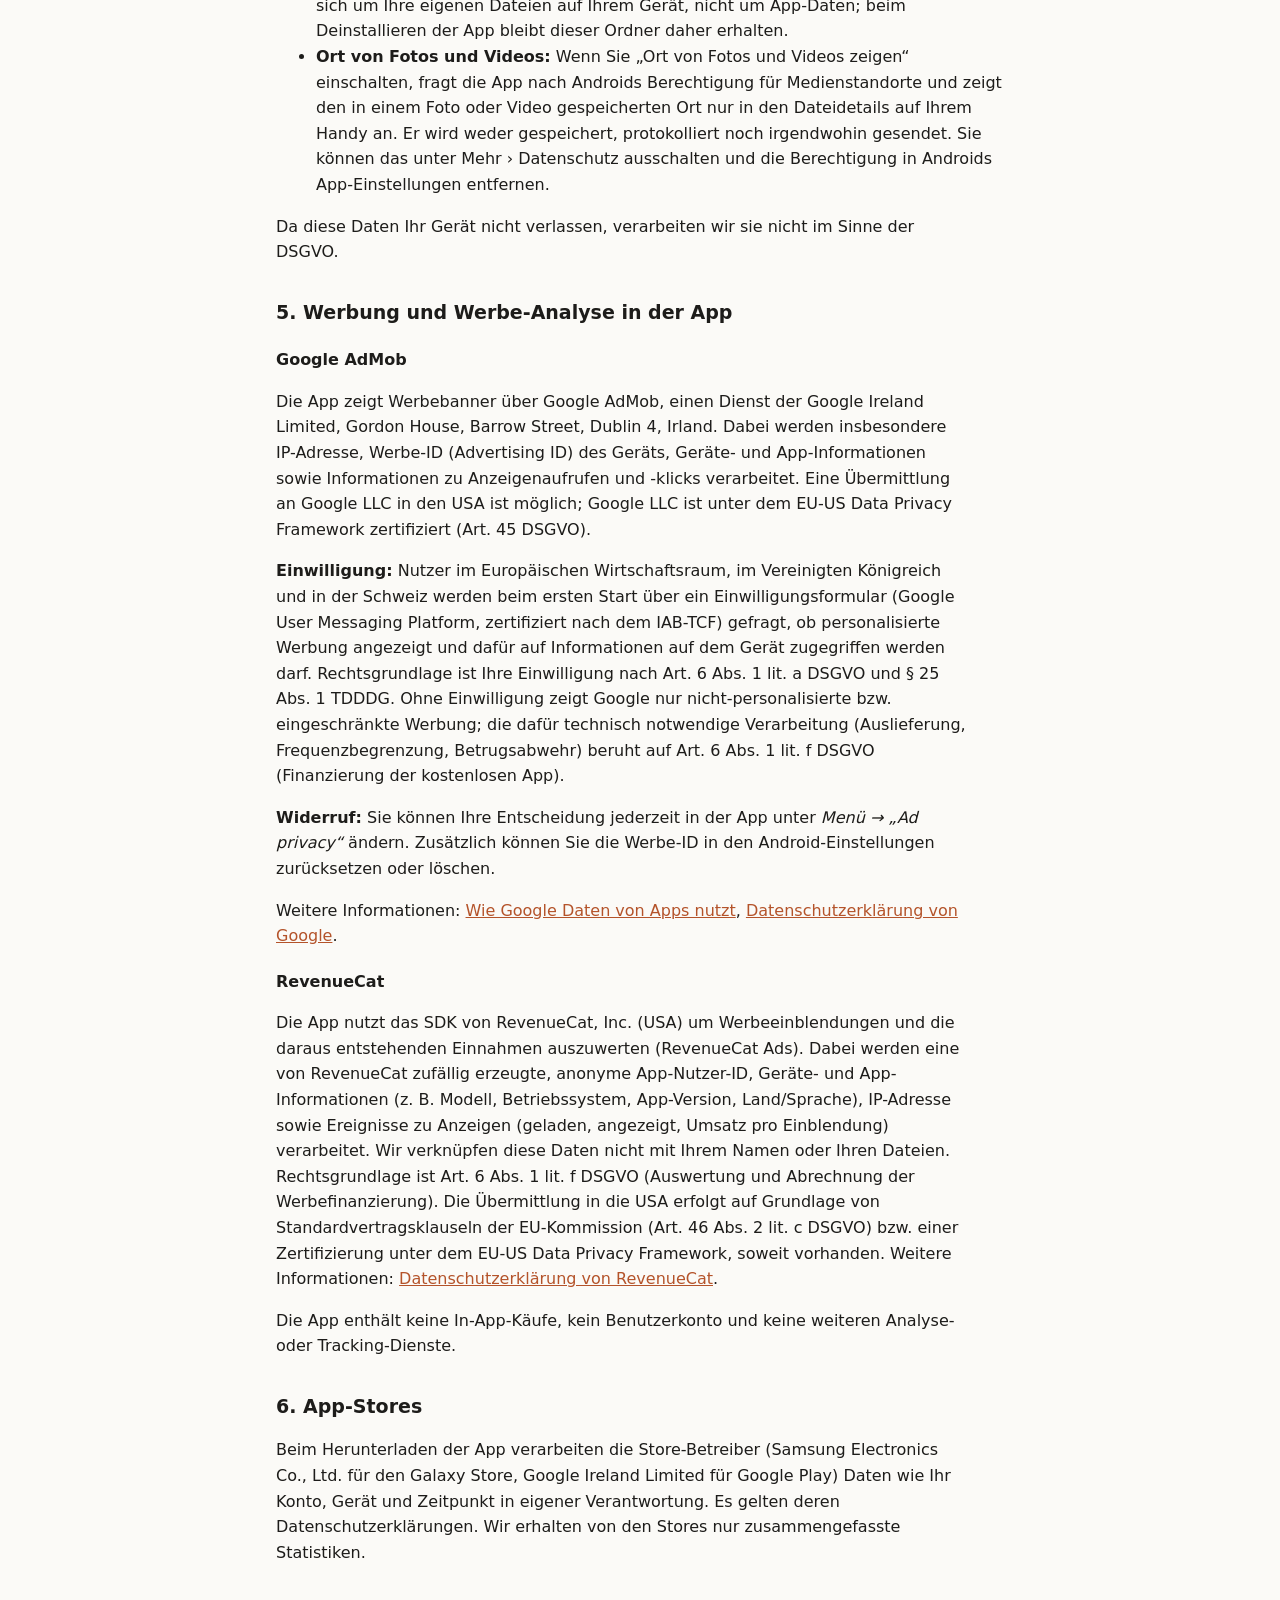
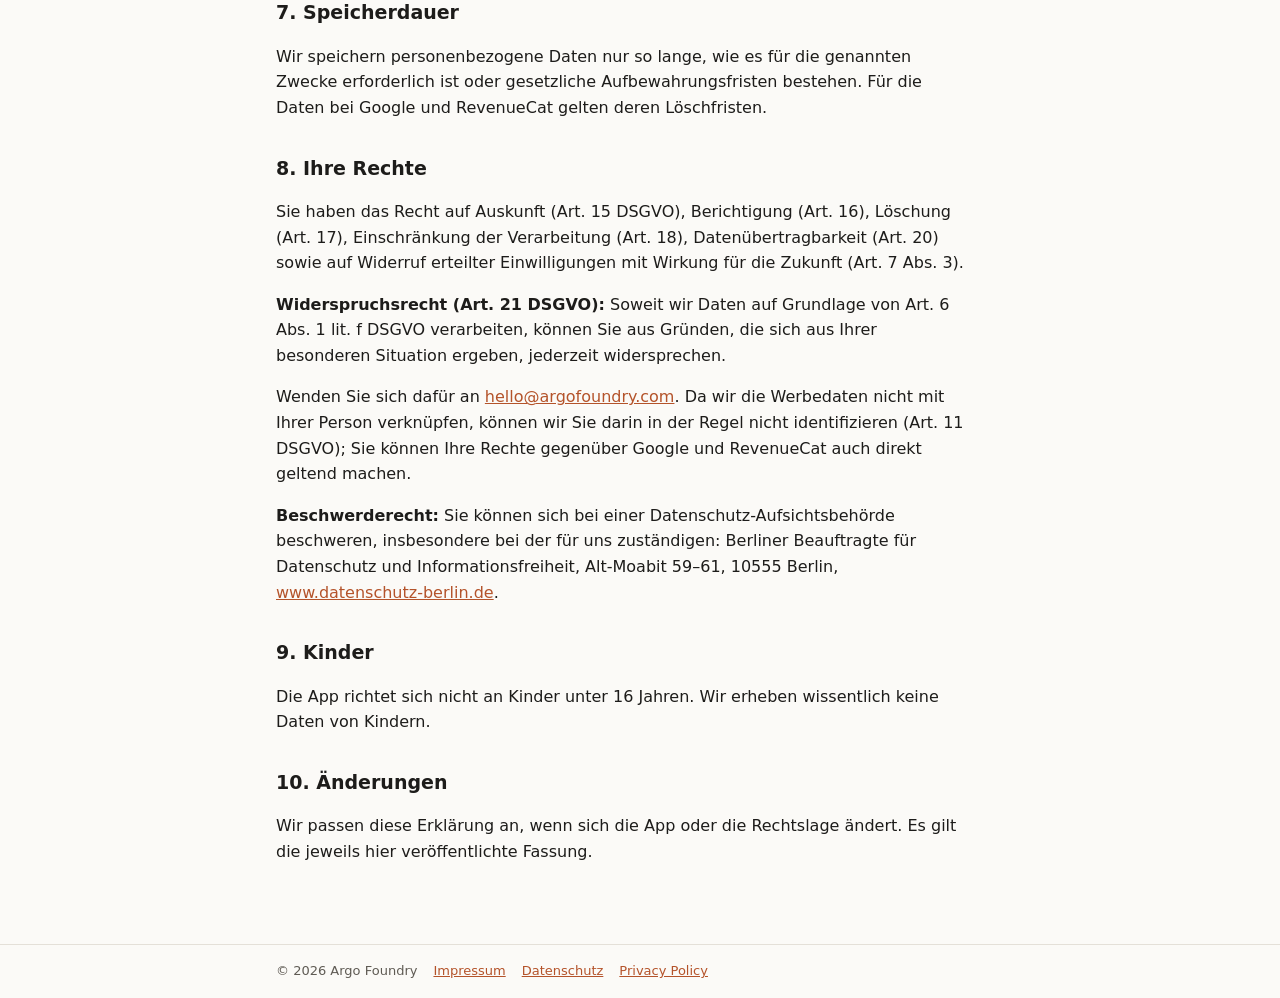
==== commit b1c62e4a: "Privacy: photo and video locations (opt-in, on-device only) Adds one item to section 4 in privacy.ht" ====
--- a/datenschutz.html
+++ b/datenschutz.html
@@ -15,7 +15,7 @@
 </nav></header>
 <main>
 <h1>Datenschutzerklärung</h1>
-<p class="meta">Stand: 4. November 2026 · <a href="privacy.html">English version</a></p>
+<p class="meta">Stand: 9. November 2026 · <a href="privacy.html">English version</a></p>
 
 <h2>1. Verantwortlicher</h2>
 <address>
@@ -42,6 +42,7 @@
   <li><strong>Keine Übertragung, kein Backup:</strong> Diese Daten werden nicht an uns oder Dritte übertragen. Die Android-Cloud-Sicherung ist für die App deaktiviert.</li>
   <li><strong>Löschung:</strong> Die App-Daten (Scan-Ergebnisse, Einstellungen) werden gelöscht, wenn Sie die App deinstallieren oder ihre Daten in den Android-Einstellungen löschen. Dateien, die Sie nach „Zuletzt gelöscht“ verschoben haben, bleiben in ihrem Ordner .wtf-trash erhalten (siehe unten).</li>
   <li><strong>Zuletzt gelöscht:</strong> Dateien und Ordner, die Sie in der App löschen, werden zunächst in einen versteckten Ordner (.wtf-trash) im selben Ordner verschoben und lassen sich 30 Tage lang wiederherstellen; danach werden sie endgültig gelöscht. Es handelt sich um Ihre eigenen Dateien auf Ihrem Gerät, nicht um App-Daten; beim Deinstallieren der App bleibt dieser Ordner daher erhalten.</li>
+  <li><strong>Ort von Fotos und Videos:</strong> Wenn Sie „Ort von Fotos und Videos zeigen“ einschalten, fragt die App nach Androids Berechtigung für Medienstandorte und zeigt den in einem Foto oder Video gespeicherten Ort nur in den Dateidetails auf Ihrem Handy an. Er wird weder gespeichert, protokolliert noch irgendwohin gesendet. Sie können das unter Mehr › Datenschutz ausschalten und die Berechtigung in Androids App-Einstellungen entfernen.</li>
 </ul>
 <p>Da diese Daten Ihr Gerät nicht verlassen, verarbeiten wir sie nicht im Sinne der DSGVO.</p>
 
